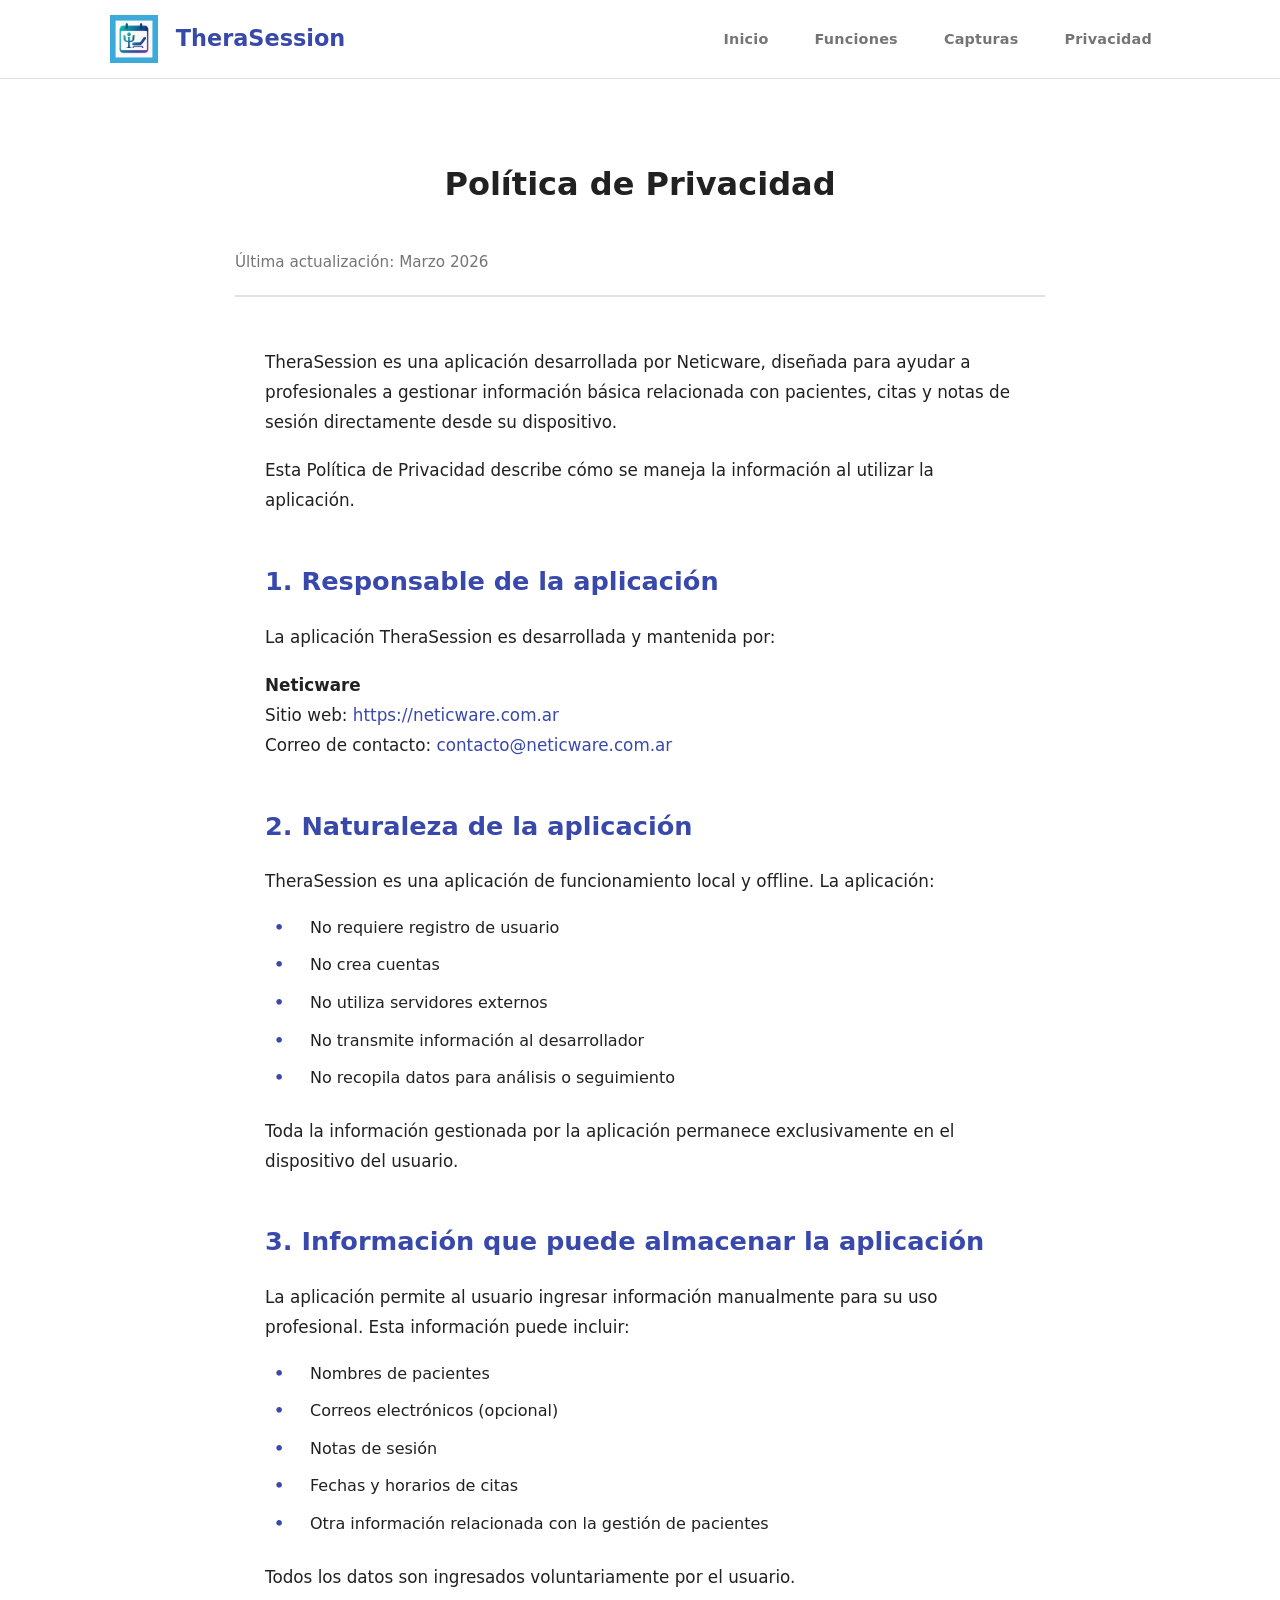
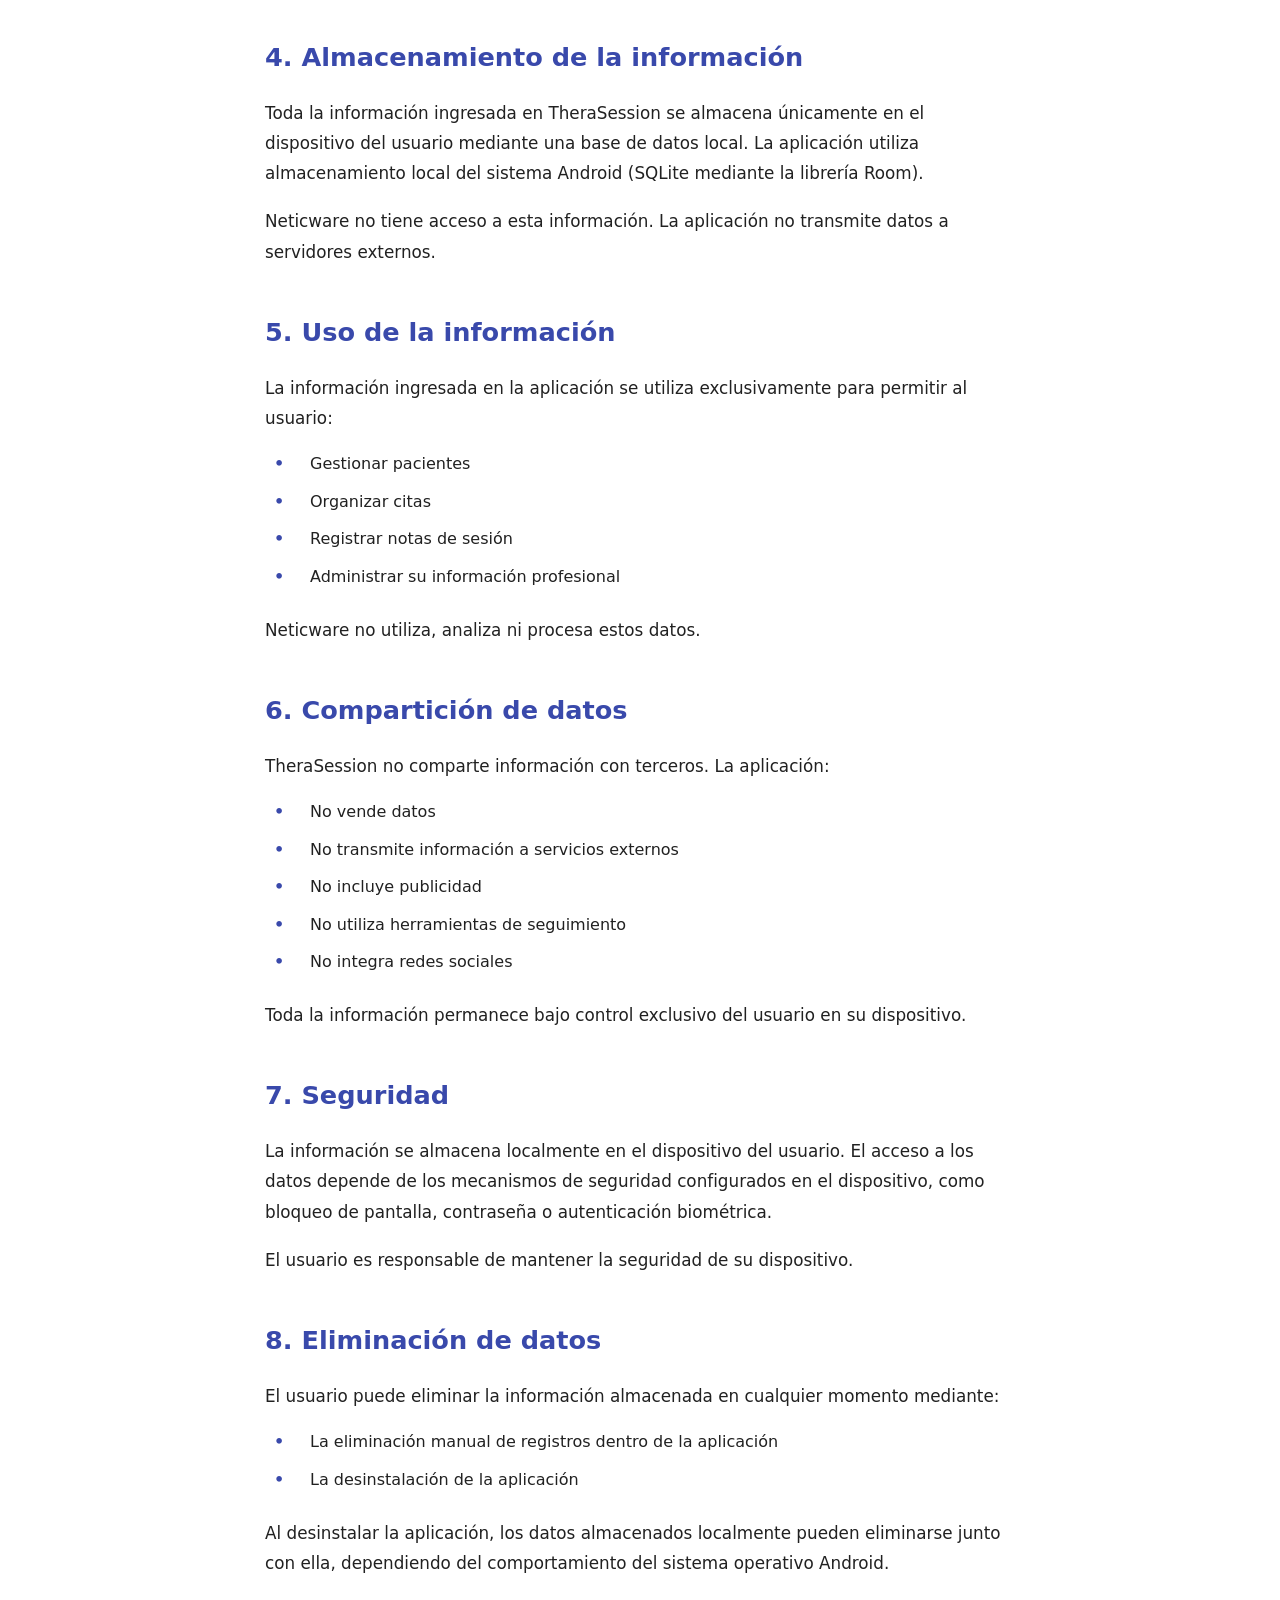
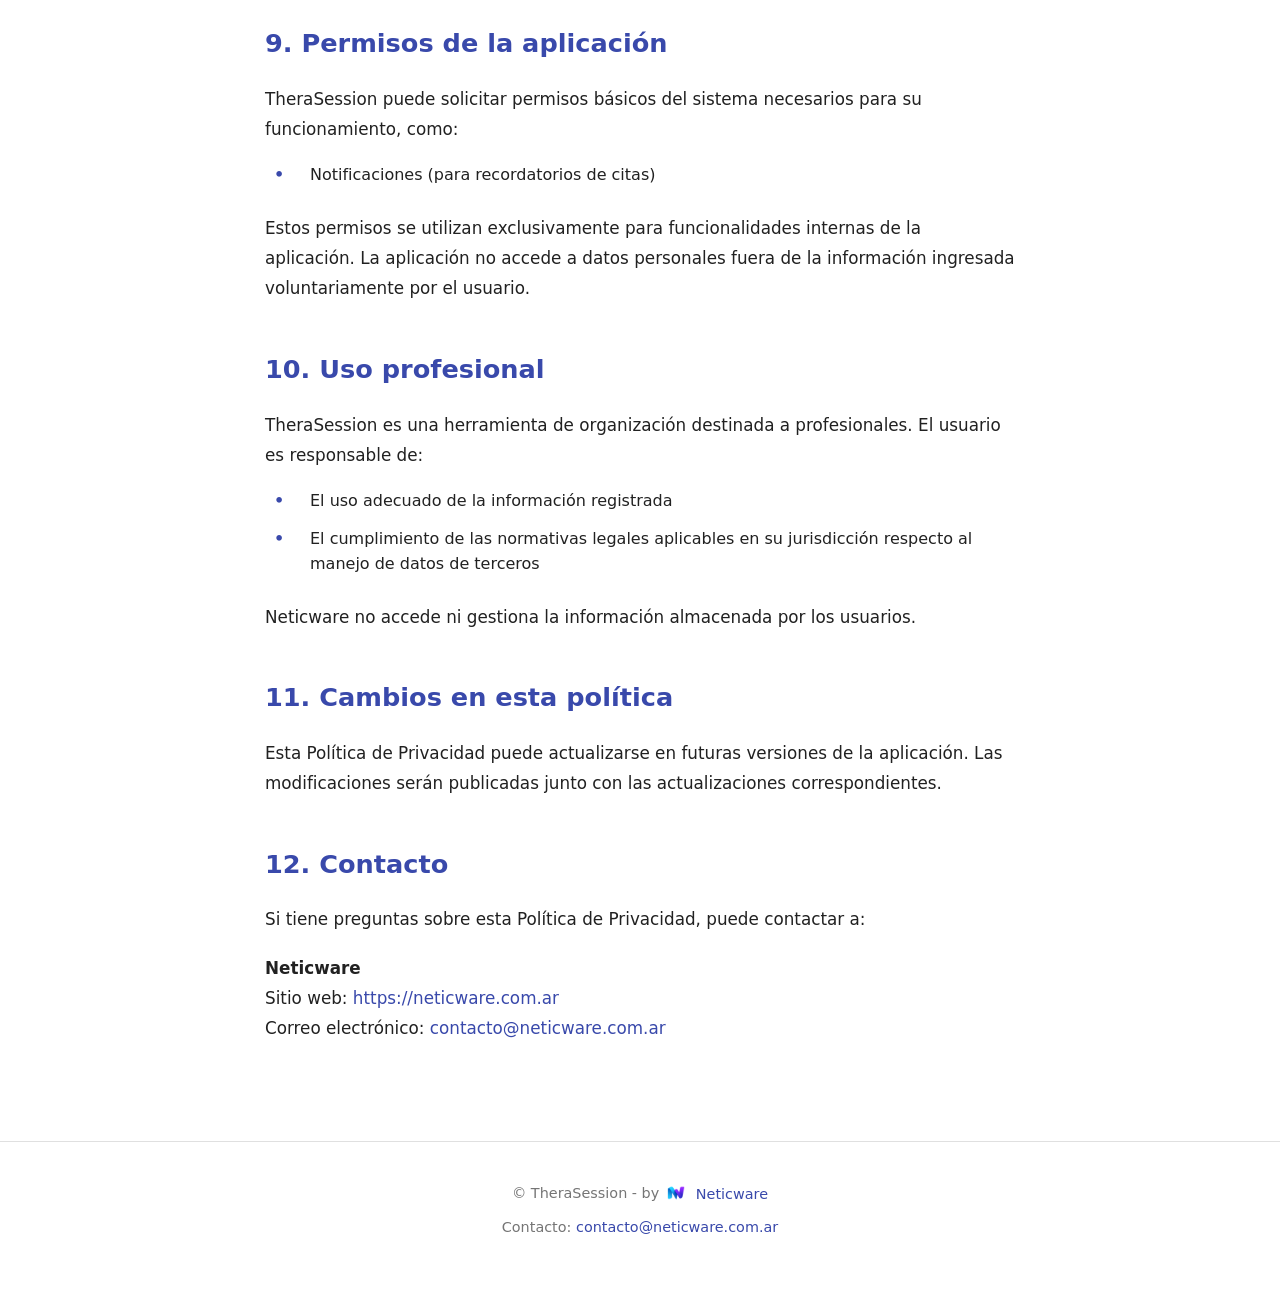
==== privacy.html @ f616e4af "Initial commit - landing TheraSession" ====
<!DOCTYPE html>
<html lang="es">
<head>
    <meta charset="UTF-8">
    <meta name="viewport" content="width=device-width, initial-scale=1.0">
    <title>Política de Privacidad | TheraSession</title>
    <link rel="icon" type="image/png" href="assets/images/ic_launcher-playstore.png">
    <link rel="stylesheet" href="assets/css/normalize.css">
    <link rel="stylesheet" href="assets/css/styles.css">
    <style>
        .privacy-page {
            padding: 80px 0;
            background-color: var(--color-surface);
        }
        .privacy-container {
            max-width: 850px;
            margin: 0 auto;
            padding: 0 20px;
        }
        .privacy-header {
            margin-bottom: 50px;
            text-align: left; /* Alineado a la izquierda */
            border-bottom: 2px solid var(--color-border);
            padding-bottom: 20px;
        }
        .privacy-content {
            text-align: left; /* Aseguramos alineación a la izquierda */
        }
        .privacy-content h2 {
            color: var(--color-primary);
            margin-top: 45px;
            margin-bottom: 20px;
            font-size: 1.6rem;
            font-weight: 700;
        }
        .privacy-content p {
            margin-bottom: 18px;
            color: var(--color-text-primary);
            line-height: 1.8;
            font-size: 1.05rem;
        }
        .privacy-content ul {
            margin-bottom: 25px;
            padding-left: 25px;
            list-style-type: none; /* Quitamos el estilo por defecto */
        }
        .privacy-content li {
            margin-bottom: 12px;
            color: var(--color-text-primary);
            line-height: 1.6;
            position: relative;
            padding-left: 20px;
        }
        /* Añadimos un punto personalizado para mayor control visual */
        .privacy-content li::before {
            content: "•";
            color: var(--color-primary);
            font-weight: bold;
            display: inline-block; 
            width: 1em;
            margin-left: -1em;
            position: absolute;
            left: 0;
        }
        .last-update {
            color: var(--color-text-secondary);
            font-size: 0.95rem;
            margin-top: 10px;
        }
    </style>
</head>
<body>

    <header class="header">
        <div class="container header-container">
            <div class="logo">
                <a href="index.html#inicio">
                    <img src="assets/images/ic_launcher-playstore.png" alt="Logo TheraSession" style="height: 48px; display: inline-block; vertical-align: middle; margin-right: 10px;">
                    TheraSession
                </a>
            </div>
            <nav class="nav">
                <ul class="nav-list">
                    <li><a href="index.html#inicio">Inicio</a></li>
                    <li><a href="index.html#funciones">Funciones</a></li>
                    <li><a href="index.html#capturas">Capturas</a></li>
                    <li><a href="privacy.html">Privacidad</a></li>
                </ul>
            </nav>
        </div>
    </header>

    <main class="privacy-page">
        <div class="container privacy-container">
            <div class="privacy-header">
                <h1 class="section-title">Política de Privacidad</h1>
                <p class="last-update">Última actualización: Marzo 2026</p>
            </div>

            <div class="privacy-content">
                <p>TheraSession es una aplicación desarrollada por Neticware, diseñada para ayudar a profesionales a gestionar información básica relacionada con pacientes, citas y notas de sesión directamente desde su dispositivo.</p>
                <p>Esta Política de Privacidad describe cómo se maneja la información al utilizar la aplicación.</p>

                <h2>1. Responsable de la aplicación</h2>
                <p>La aplicación TheraSession es desarrollada y mantenida por:</p>
                <p><strong>Neticware</strong><br>
                Sitio web: <a href="https://neticware.com.ar" target="_blank" style="color: var(--color-primary);">https://neticware.com.ar</a><br>
                Correo de contacto: <a href="mailto:contacto@neticware.com.ar" style="color: var(--color-primary);">contacto@neticware.com.ar</a></p>

                <h2>2. Naturaleza de la aplicación</h2>
                <p>TheraSession es una aplicación de funcionamiento local y offline. La aplicación:</p>
                <ul>
                    <li>No requiere registro de usuario</li>
                    <li>No crea cuentas</li>
                    <li>No utiliza servidores externos</li>
                    <li>No transmite información al desarrollador</li>
                    <li>No recopila datos para análisis o seguimiento</li>
                </ul>
                <p>Toda la información gestionada por la aplicación permanece exclusivamente en el dispositivo del usuario.</p>

                <h2>3. Información que puede almacenar la aplicación</h2>
                <p>La aplicación permite al usuario ingresar información manualmente para su uso profesional. Esta información puede incluir:</p>
                <ul>
                    <li>Nombres de pacientes</li>
                    <li>Correos electrónicos (opcional)</li>
                    <li>Notas de sesión</li>
                    <li>Fechas y horarios de citas</li>
                    <li>Otra información relacionada con la gestión de pacientes</li>
                </ul>
                <p>Todos los datos son ingresados voluntariamente por el usuario.</p>

                <h2>4. Almacenamiento de la información</h2>
                <p>Toda la información ingresada en TheraSession se almacena únicamente en el dispositivo del usuario mediante una base de datos local. La aplicación utiliza almacenamiento local del sistema Android (SQLite mediante la librería Room).</p>
                <p>Neticware no tiene acceso a esta información. La aplicación no transmite datos a servidores externos.</p>

                <h2>5. Uso de la información</h2>
                <p>La información ingresada en la aplicación se utiliza exclusivamente para permitir al usuario:</p>
                <ul>
                    <li>Gestionar pacientes</li>
                    <li>Organizar citas</li>
                    <li>Registrar notas de sesión</li>
                    <li>Administrar su información profesional</li>
                </ul>
                <p>Neticware no utiliza, analiza ni procesa estos datos.</p>

                <h2>6. Compartición de datos</h2>
                <p>TheraSession no comparte información con terceros. La aplicación:</p>
                <ul>
                    <li>No vende datos</li>
                    <li>No transmite información a servicios externos</li>
                    <li>No incluye publicidad</li>
                    <li>No utiliza herramientas de seguimiento</li>
                    <li>No integra redes sociales</li>
                </ul>
                <p>Toda la información permanece bajo control exclusivo del usuario en su dispositivo.</p>

                <h2>7. Seguridad</h2>
                <p>La información se almacena localmente en el dispositivo del usuario. El acceso a los datos depende de los mecanismos de seguridad configurados en el dispositivo, como bloqueo de pantalla, contraseña o autenticación biométrica.</p>
                <p>El usuario es responsable de mantener la seguridad de su dispositivo.</p>

                <h2>8. Eliminación de datos</h2>
                <p>El usuario puede eliminar la información almacenada en cualquier momento mediante:</p>
                <ul>
                    <li>La eliminación manual de registros dentro de la aplicación</li>
                    <li>La desinstalación de la aplicación</li>
                </ul>
                <p>Al desinstalar la aplicación, los datos almacenados localmente pueden eliminarse junto con ella, dependiendo del comportamiento del sistema operativo Android.</p>

                <h2>9. Permisos de la aplicación</h2>
                <p>TheraSession puede solicitar permisos básicos del sistema necesarios para su funcionamiento, como:</p>
                <ul>
                    <li>Notificaciones (para recordatorios de citas)</li>
                </ul>
                <p>Estos permisos se utilizan exclusivamente para funcionalidades internas de la aplicación. La aplicación no accede a datos personales fuera de la información ingresada voluntariamente por el usuario.</p>

                <h2>10. Uso profesional</h2>
                <p>TheraSession es una herramienta de organización destinada a profesionales. El usuario es responsable de:</p>
                <ul>
                    <li>El uso adecuado de la información registrada</li>
                    <li>El cumplimiento de las normativas legales aplicables en su jurisdicción respecto al manejo de datos de terceros</li>
                </ul>
                <p>Neticware no accede ni gestiona la información almacenada por los usuarios.</p>

                <h2>11. Cambios en esta política</h2>
                <p>Esta Política de Privacidad puede actualizarse en futuras versiones de la aplicación. Las modificaciones serán publicadas junto con las actualizaciones correspondientes.</p>

                <h2>12. Contacto</h2>
                <p>Si tiene preguntas sobre esta Política de Privacidad, puede contactar a:</p>
                <p><strong>Neticware</strong><br>
                Sitio web: <a href="https://neticware.com.ar" target="_blank" style="color: var(--color-primary);">https://neticware.com.ar</a><br>
                Correo electrónico: <a href="mailto:contacto@neticware.com.ar" style="color: var(--color-primary);">contacto@neticware.com.ar</a></p>
            </div>
        </div>
    </main>

    <footer class="footer">
        <div class="container footer-container">
            <p>&copy; TheraSession - by 
                <a href="https://neticware.com.ar" target="_blank" style="display: inline-flex; align-items: center; gap: 8px; vertical-align: middle;">
                    <img src="assets/images/ic_nw_sinFondo.png" alt="Logo Neticware" class="rotating-logo" style="height: 24px; width: auto;">
                    Neticware
                </a>
            </p>
            <p>Contacto: <a href="mailto:contacto@neticware.com.ar">contacto@neticware.com.ar</a></p>
        </div>
    </footer>

    <script src="assets/js/main.js"></script>
</body>
</html>
---- assets/css/styles.css ----
/* 
   TheraSession Styles
   Design: Minimalist, Professional, Calm (Material Design 3 inspired)
*/

:root {
  --color-primary: #3949AB;
  --color-primary-dark: #2F3E7A;
  --color-secondary: #5C6BC0;
  --color-background: #F5F5F5;
  --color-surface: #FFFFFF;
  --color-text-primary: #212121;
  --color-text-secondary: #757575;
  --color-border: #E0E0E0;
  
  --transition: all 0.3s ease;
}

/* Base Reset */
*, *::before, *::after {
  box-sizing: border-box;
}

body, h1, h2, h3, p, ul, li {
  margin: 0;
  padding: 0;
}

body {
  font-family: system-ui, -apple-system, BlinkMacSystemFont, 'Segoe UI', Roboto, Oxygen, Ubuntu, Cantarell, 'Open Sans', 'Helvetica Neue', sans-serif;
  background-color: var(--color-background);
  color: var(--color-text-primary);
  line-height: 1.6;
  overflow-x: hidden;
}

img {
  max-width: 100%;
  height: auto;
  display: block;
}

a {
  text-decoration: none;
  color: inherit;
  transition: var(--transition);
}

ul {
  list-style: none;
}

/* Layout */
.container {
  max-width: 1100px;
  margin: 0 auto;
  padding: 0 20px;
}

.section {
  padding: 60px 0;
}

.section--light {
  background-color: var(--color-surface);
}

.section--dark {
  background-color: var(--color-primary);
  color: var(--color-surface);
}

.section-title {
  text-align: center;
  margin-bottom: 40px;
  font-size: 28px;
  font-weight: 700;
}

/* Header & Nav */
.header {
  background-color: var(--color-surface);
  border-bottom: 1px solid var(--color-border);
  padding: 15px 0;
  position: sticky;
  top: 0;
  z-index: 1000;
}

.header-container {
  display: flex;
  justify-content: space-between;
  align-items: center;
}

.logo a {
  font-weight: 700;
  font-size: 1.4rem;
  color: var(--color-primary);
}

.nav-list {
  display: flex;
  gap: 10px;
}

.nav-list a {
  color: var(--color-text-secondary);
  font-size: 0.9rem;
  font-weight: 600;
  padding: 10px 18px;
  border-radius: 50px;
  transition: all 0.3s cubic-bezier(0.4, 0, 0.2, 1);
  letter-spacing: 0.2px;
}

.nav-list a:hover {
  color: var(--color-primary);
  background-color: rgba(57, 73, 171, 0.08);
}

/* Hero Section Modernizado */
.hero {
  background: linear-gradient(135deg, #283593 0%, #3949AB 40%, #5C6BC0 70%, #7E57C2 100%);
  color: var(--color-surface);
  padding: 100px 0 80px;
  text-align: center;
  position: relative;
  overflow: hidden;
}

.hero-container {
  display: flex;
  flex-direction: column;
  align-items: center;
  gap: 40px;
}

.hero-content {
  max-width: 600px;
}

.hero-title {
  font-size: 1.1rem;
  text-transform: uppercase;
  letter-spacing: 3px;
  margin-bottom: 15px;
  opacity: 0.9;
  font-weight: 700;
  color: #c5cae9;
}

.hero-subtitle {
  font-size: 32px;
  font-weight: 800;
  line-height: 1.1;
  margin-bottom: 20px;
}

.hero-description {
  font-size: 1.15rem;
  margin-bottom: 35px;
  opacity: 0.85;
  line-height: 1.6;
}

.hero-image {
  width: 100%;
  max-width: 450px;
  position: relative;
}

.hero-image img {
  border-radius: 20px; /* Reducido para adaptarse mejor a mockups externos */
  box-shadow: 0 20px 50px rgba(0,0,0,0.3);
  border: none; /* Eliminamos el borde blanco grueso para que la imagen respire */
  transition: transform 0.5s ease;
  width: 100%;
  display: block;
}

.hero-image:hover img {
  transform: translateY(-10px);
}

/* Responsive Hero */
@media (min-width: 768px) {
  .hero {
    padding: 140px 0;
    text-align: left;
  }

  .hero-container {
    flex-direction: row;
    justify-content: space-between;
    align-items: center;
    gap: 80px; /* Aumentamos el espacio para mayor claridad */
  }

  .hero-content {
    flex: 1.1; /* Damos un poco más de peso al texto */
    max-width: 600px;
  }

  .hero-image {
    flex: 0.9; /* La imagen acompaña de forma elegante */
    max-width: 420px;
    display: flex;
    justify-content: flex-end; /* Alineamos la imagen a la derecha del contenedor */
  }

  .hero-title {
    font-size: 1.1rem;
    margin-bottom: 15px;
  }

  .hero-subtitle {
    font-size: 48px; /* Ajustado para mejor balance */
    margin-bottom: 25px;
    line-height: 1.1;
  }

  .hero-description {
    font-size: 1.3rem;
    max-width: 480px; /* Evitamos líneas muy largas */
    margin-bottom: 40px;
  }
}

@media (min-width: 1024px) {
  .hero-subtitle {
    font-size: 64px;
  }
  
  .hero-image {
    max-width: 480px;
  }
}

/* Buttons */
.btn {
  display: inline-block;
  padding: 14px 28px;
  border-radius: 8px;
  font-weight: 600;
  cursor: pointer;
  border: none;
  font-size: 1rem;
}

.btn-primary {
  background-color: var(--color-surface);
  color: var(--color-primary);
  animation: pulse-glow 4s infinite ease-in-out;
  border: 2px solid rgba(47, 62, 122, 0.15);
  box-shadow: 0 0 0 0 rgba(255, 255, 255, 0.3);
}

@keyframes pulse-glow {
  0% {
    transform: scale(1);
    box-shadow: 0 0 0 0 rgba(255, 255, 255, 0.3), 0 4px 15px rgba(0,0,0,0.1);
    border-color: rgba(47, 62, 122, 0.15);
  }
  50% {
    transform: scale(1.03);
    box-shadow: 0 0 0 12px rgba(255, 255, 255, 0), 0 10px 25px rgba(0,0,0,0.15);
    border-color: rgba(47, 62, 122, 0.4);
  }
  100% {
    transform: scale(1);
    box-shadow: 0 0 0 0 rgba(255, 255, 255, 0), 0 4px 15px rgba(0,0,0,0.1);
    border-color: rgba(47, 62, 122, 0.15);
  }
}

.btn-primary:hover {
  background-color: #f0f0f0;
  transform: translateY(-2px);
  animation-play-state: paused; /* Pausa la animación al interactuar */
}

.btn-secondary {
  background-color: var(--color-primary);
  color: var(--color-surface);
}

.btn-secondary:hover {
  background-color: var(--color-primary-dark);
  transform: translateY(-2px);
}

/* Features */
.features-grid {
  display: grid;
  gap: 24px;
  grid-template-columns: 1fr;
}

.feature-item {
  background: #ffffff;
  padding: 50px 30px 40px;
  border-radius: 32px;
  border: 1px solid rgba(57, 73, 171, 0.08);
  text-align: center;
  transition: all 0.5s cubic-bezier(0.165, 0.84, 0.44, 1);
  box-shadow: 
    0 10px 30px rgba(0, 0, 0, 0.02),
    0 30px 60px rgba(57, 73, 171, 0.04);
  display: flex;
  flex-direction: column;
  height: 100%;
  position: relative;
  overflow: hidden;
}

/* Línea de acento superior */
.feature-item::before {
  content: '';
  position: absolute;
  top: 0;
  left: 0;
  width: 100%;
  height: 6px;
  background: linear-gradient(90deg, var(--color-primary), var(--color-secondary));
  opacity: 0.8;
}

.feature-item:hover {
  transform: translateY(-12px);
  box-shadow: 
    0 20px 40px rgba(0, 0, 0, 0.04),
    0 40px 80px rgba(57, 73, 171, 0.12);
  border-color: rgba(57, 73, 171, 0.2);
}

.feature-icon {
  width: 100%;
  margin: 0 auto 35px;
  display: flex;
  align-items: center;
  justify-content: center;
  position: relative;
  z-index: 1;
}

/* Resplandor difuminado detrás del icono */
.feature-icon::after {
  content: '';
  position: absolute;
  top: 50%;
  left: 50%;
  transform: translate(-50%, -50%);
  width: 180px;
  height: 180px;
  background: radial-gradient(circle, rgba(57, 73, 171, 0.08) 0%, transparent 70%);
  z-index: -1;
  border-radius: 50%;
}

.feature-item:hover .feature-icon::after {
  background: radial-gradient(circle, rgba(57, 73, 171, 0.15) 0%, transparent 70%);
  transform: translate(-50%, -50%) scale(1.2);
  transition: all 0.5s ease;
}

.feature-icon img {
  width: 130px;
  height: 130px;
  object-fit: contain;
  filter: drop-shadow(0 10px 15px rgba(0,0,0,0.08));
}

.feature-title {
  margin-bottom: 15px;
  font-size: 1.4rem;
  font-weight: 700;
  color: var(--color-primary);
}

.feature-text {
  color: var(--color-text-secondary);
  font-size: 1rem;
  line-height: 1.6;
}

/* Screenshots */
.screenshots-grid {
  display: grid;
  gap: 20px;
  grid-template-columns: 1fr;
}

.screenshot-item img {
  width: 100%;
  border-radius: 12px;
  border: 1px solid var(--color-border);
}

/* Privacy */
.privacy-content {
  max-width: 750px;
  margin: 0 auto;
  text-align: center;
}

.privacy-content p {
  margin-bottom: 20px;
  font-size: 1.1rem;
}

/* CTA Final Modernizado */
.cta-final {
  background: radial-gradient(circle at center, var(--color-primary-dark) 0%, #1a237e 100%);
  color: var(--color-surface);
  text-align: center;
  padding: 100px 0;
  position: relative;
  overflow: hidden;
}

.cta-title {
  margin-bottom: 45px;
  font-size: 38px;
  font-weight: 800;
  text-transform: uppercase;
  letter-spacing: -0.5px;
  background: linear-gradient(90deg, #ffffff, #8c9eff, #ffffff);
  background-size: 200% auto;
  -webkit-background-clip: text;
  -webkit-text-fill-color: transparent;
  animation: shine 1.2s linear infinite, soft-pulse 2s infinite ease-in-out;
  display: inline-block;
}

@keyframes shine {
  to {
    background-position: 200% center;
  }
}

@keyframes soft-pulse {
  0%, 100% { transform: scale(1); filter: brightness(1); }
  50% { transform: scale(1.05); filter: brightness(1.2); }
}

/* Efecto de luz de fondo para el CTA */
.cta-final::after {
  content: '';
  position: absolute;
  top: 50%;
  left: 50%;
  width: 400px;
  height: 400px;
  background: radial-gradient(circle, rgba(92, 107, 192, 0.2) 0%, transparent 70%);
  transform: translate(-50%, -50%);
  pointer-events: none;
  animation: rotate-glow 10s linear infinite;
}

@keyframes rotate-glow {
  from { transform: translate(-50%, -50%) rotate(0deg); }
  to { transform: translate(-50%, -50%) rotate(360deg); }
}

/* Footer */
.footer {
  background-color: var(--color-surface);
  padding: 40px 0;
  text-align: center;
  border-top: 1px solid var(--color-border);
  color: var(--color-text-secondary);
  font-size: 0.9rem;
}

.rotating-logo {
  animation: rotate-slow 15s linear infinite;
}

@keyframes rotate-slow {
  from { transform: rotate(0deg); }
  to { transform: rotate(360deg); }
}

.footer-container p {
  margin-bottom: 10px;
}

.footer a {
  color: var(--color-primary);
  font-weight: 500;
}

/* Responsive */

@media (min-width: 768px) {
  .section-title {
    font-size: 32px;
  }

  .features-grid {
    grid-template-columns: repeat(2, 1fr);
  }

  .screenshots-grid {
    grid-template-columns: repeat(2, 1fr);
  }

  .hero-container {
    text-align: left;
    display: flex;
    align-items: center;
    gap: 40px;
  }

  .hero-content {
    flex: 1;
  }

  .hero-image {
    flex: 1;
    margin-top: 0;
  }

  .hero-description {
    margin-left: 0;
  }
}
@media (min-width: 1024px) {
  .section {
    padding: 80px 0;
  }

  .features-grid {
    grid-template-columns: repeat(4, 1fr);
  }

  .screenshots-grid {
    grid-template-columns: repeat(4, 1fr);
  }

  .hero-title {
    font-size: 48px;
  }
  
  .cta-title {
    font-size: 32px;
  }
}
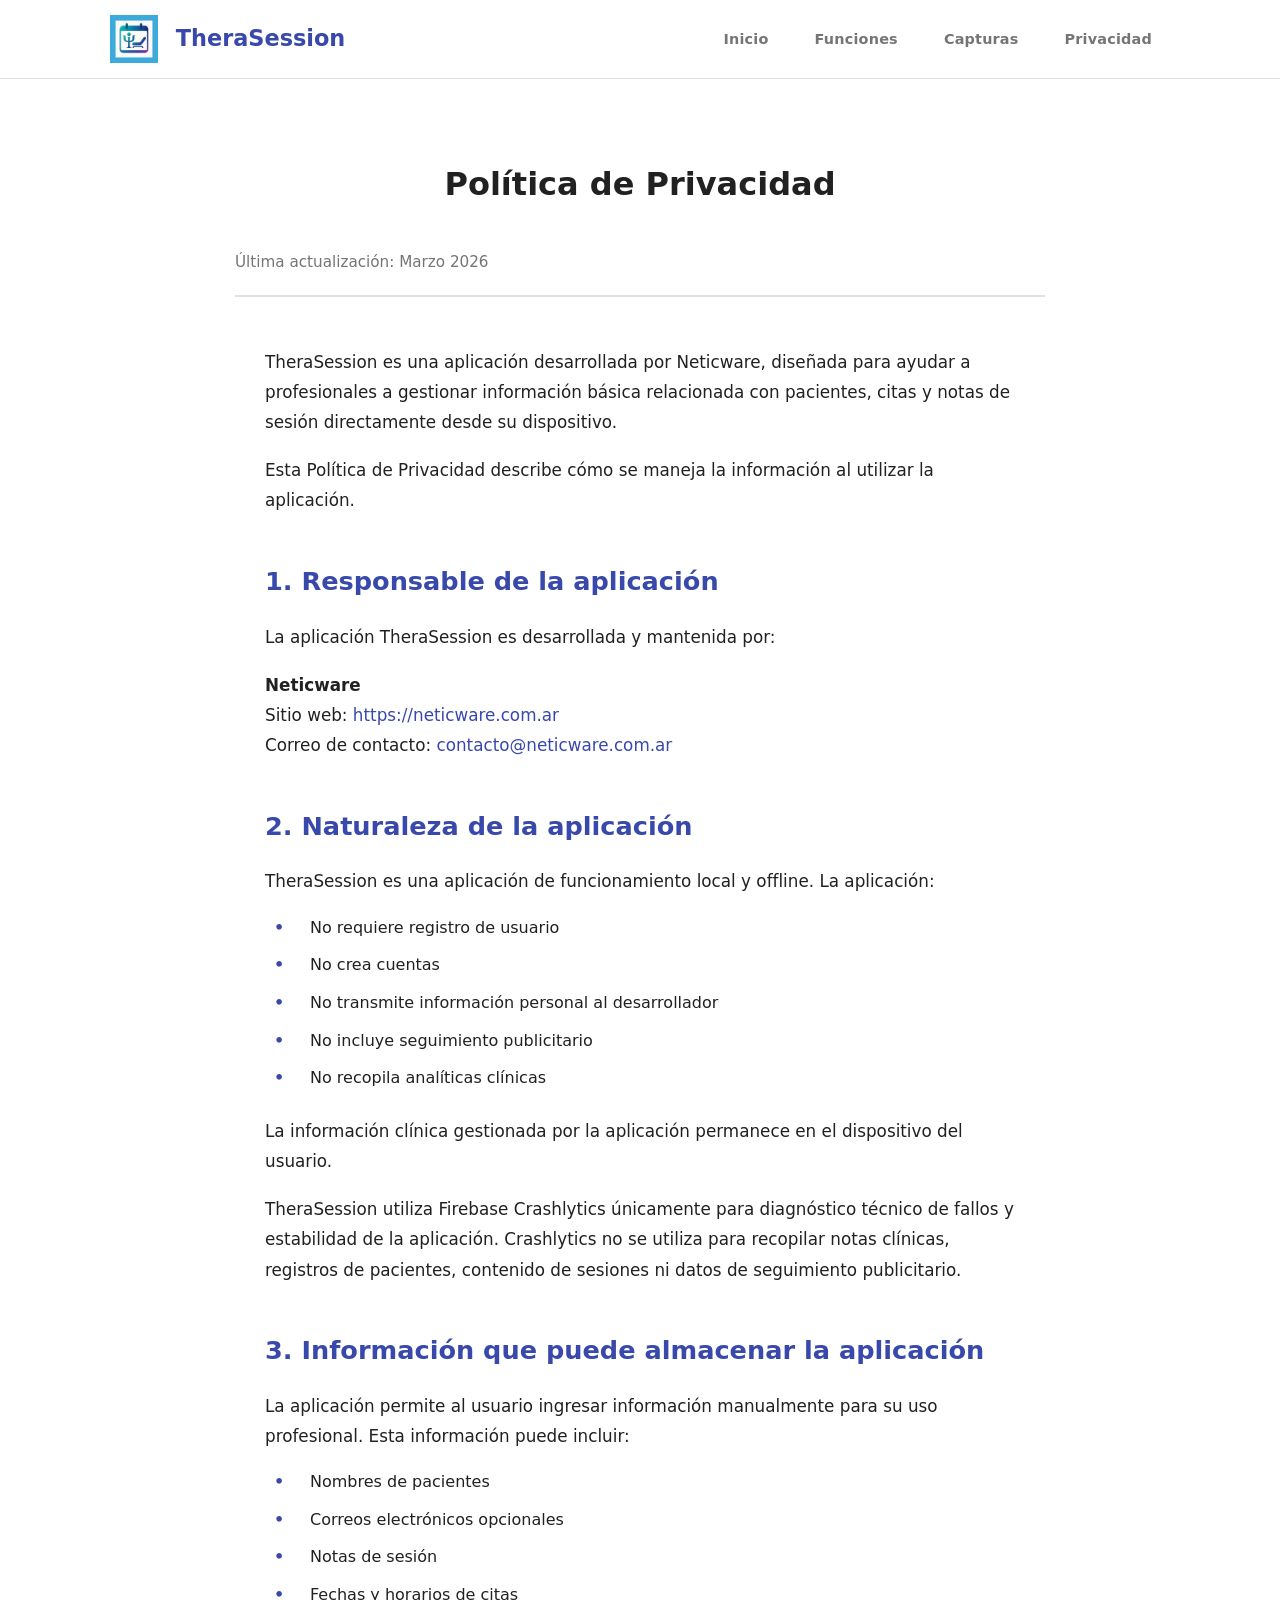
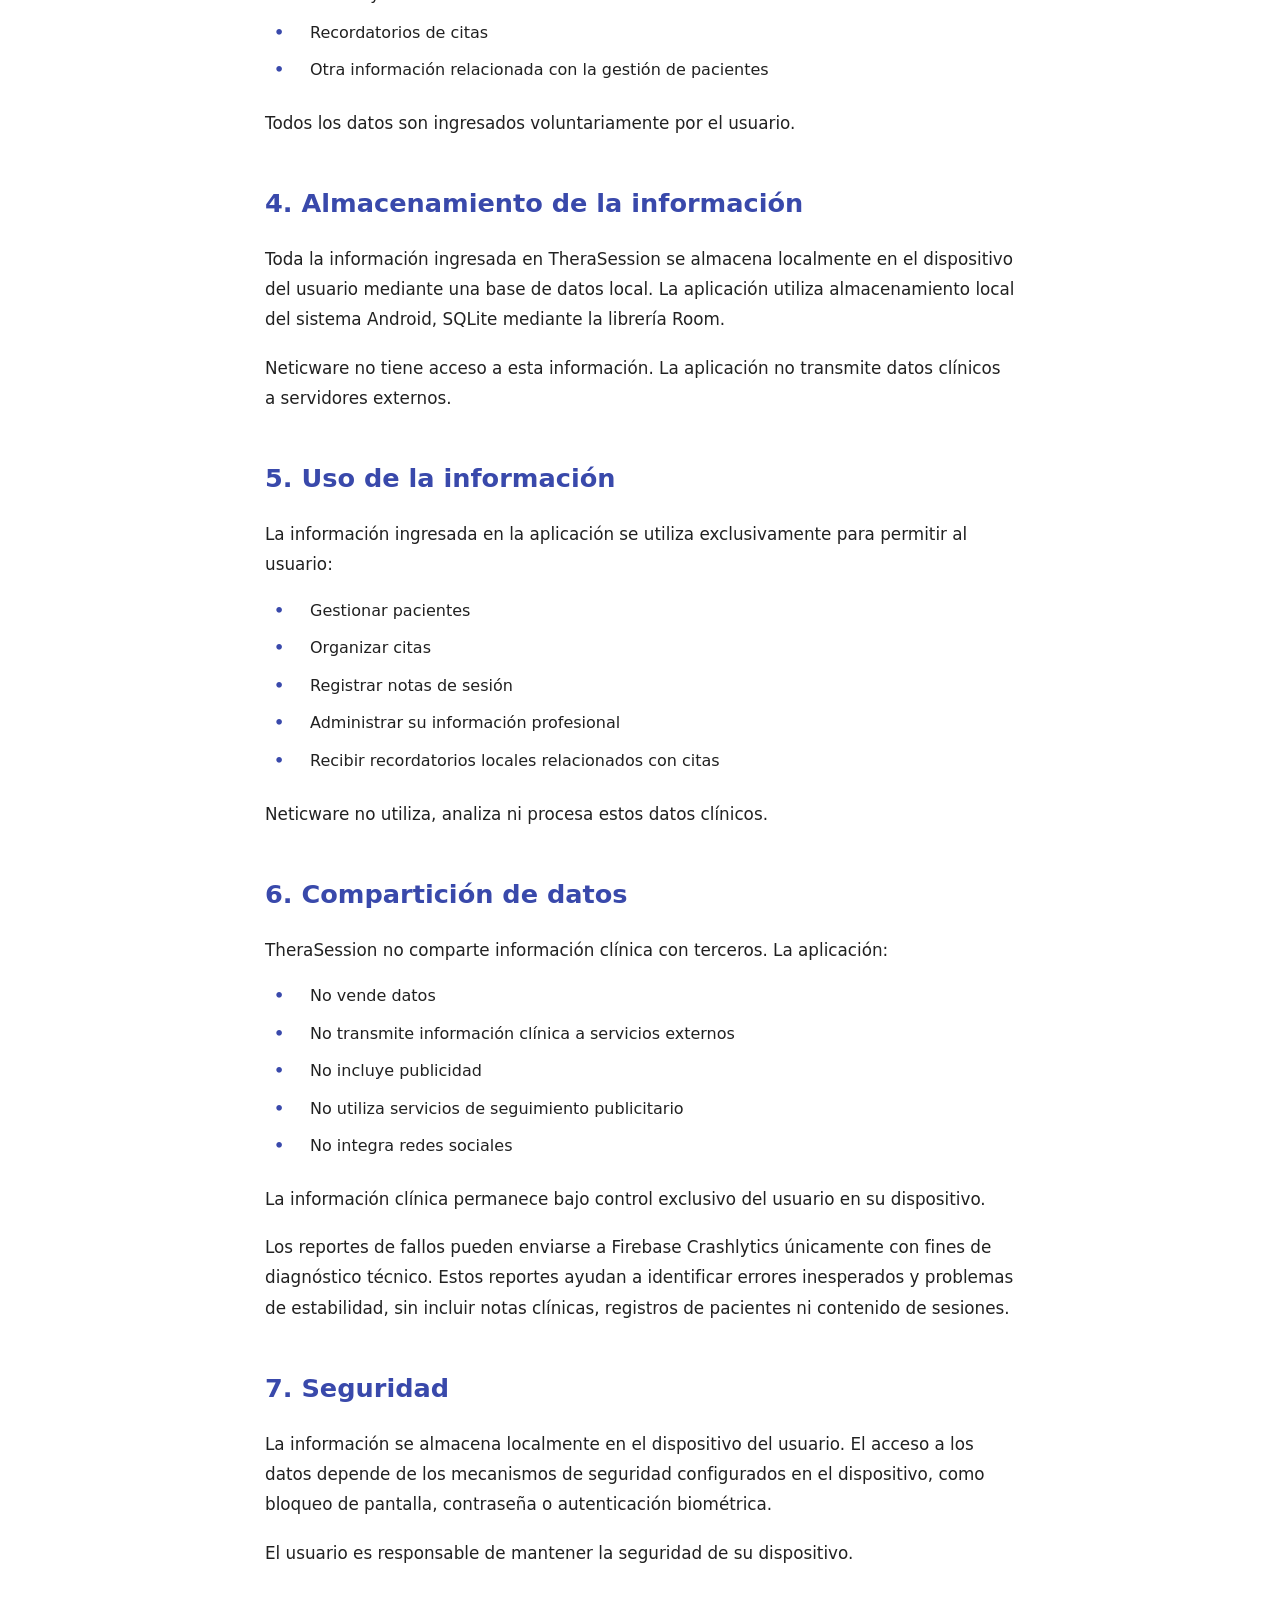
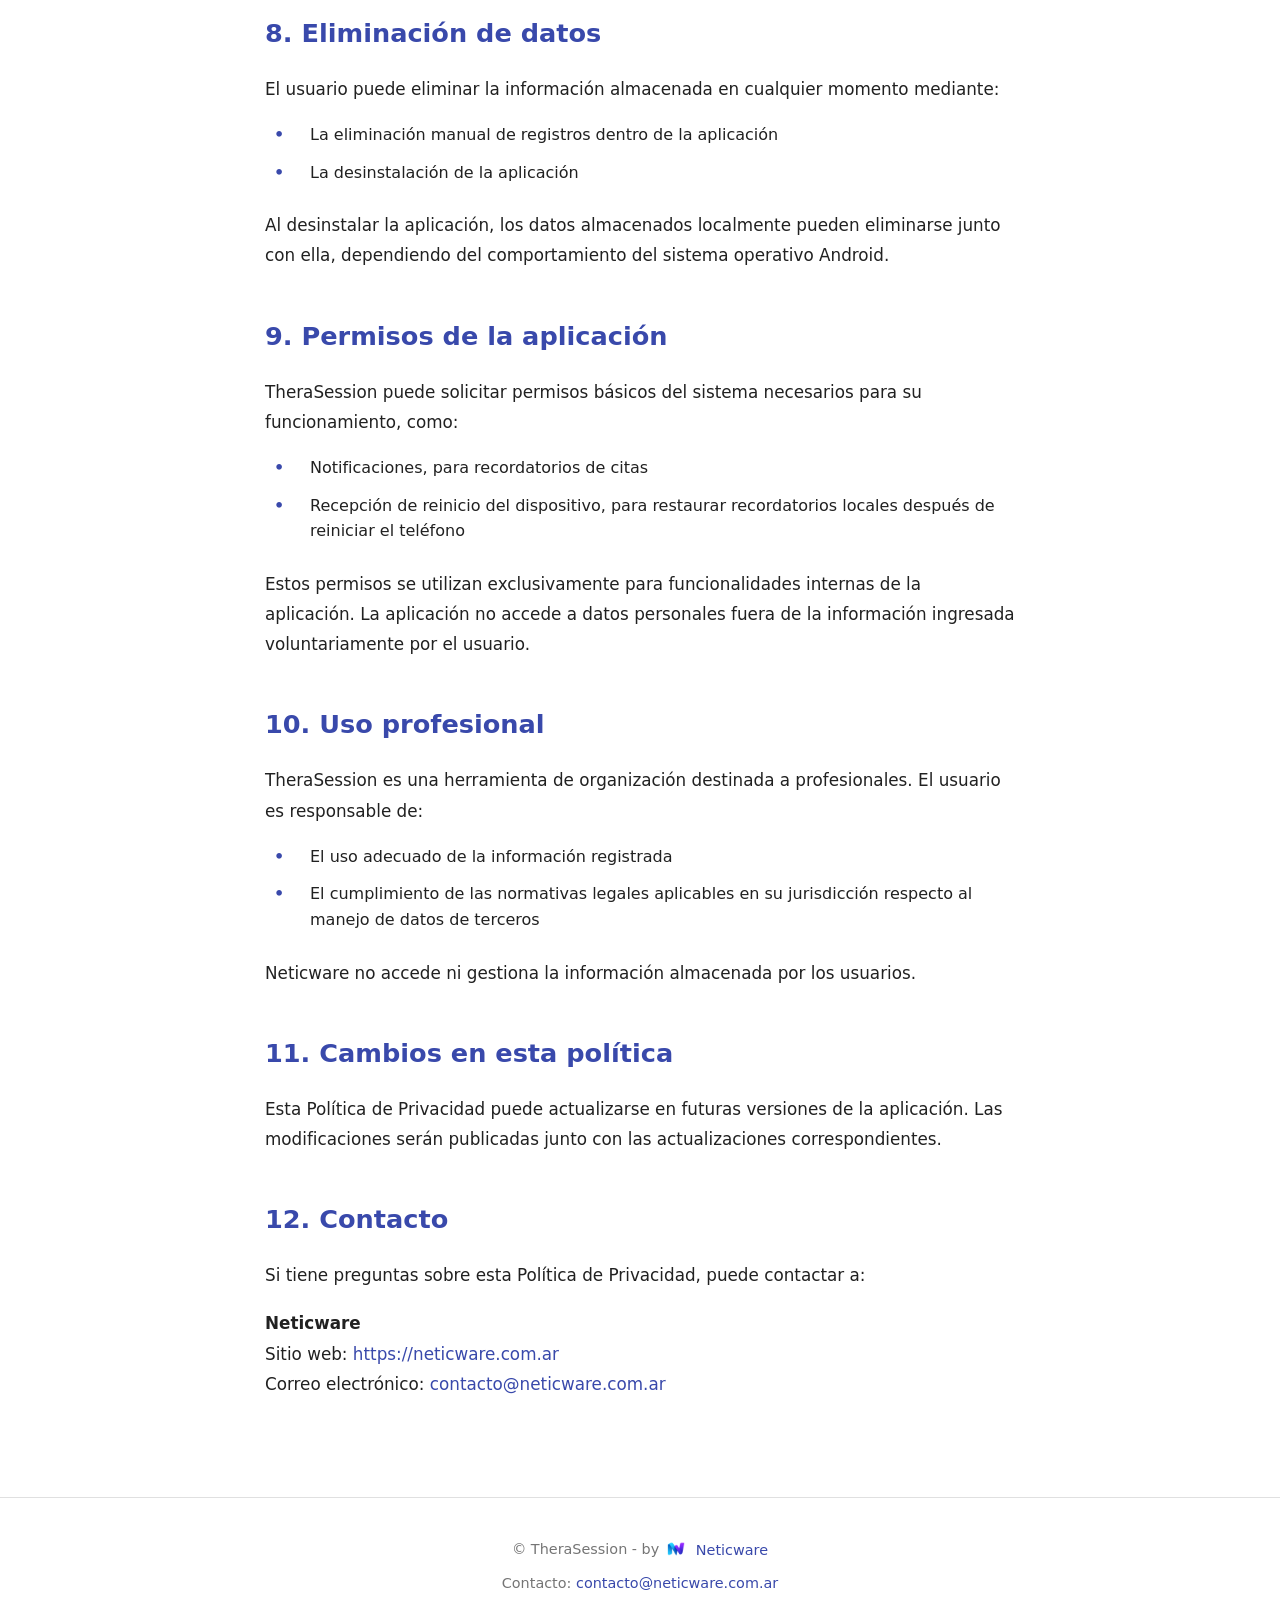
==== commit 06b95ada: "Se modificó la política de privacidad" ====
--- a/privacy.html
+++ b/privacy.html
@@ -19,12 +19,12 @@
         }
         .privacy-header {
             margin-bottom: 50px;
-            text-align: left; /* Alineado a la izquierda */
+            text-align: left;
             border-bottom: 2px solid var(--color-border);
             padding-bottom: 20px;
         }
         .privacy-content {
-            text-align: left; /* Aseguramos alineación a la izquierda */
+            text-align: left;
         }
         .privacy-content h2 {
             color: var(--color-primary);
@@ -42,7 +42,7 @@
         .privacy-content ul {
             margin-bottom: 25px;
             padding-left: 25px;
-            list-style-type: none; /* Quitamos el estilo por defecto */
+            list-style-type: none;
         }
         .privacy-content li {
             margin-bottom: 12px;
@@ -51,12 +51,11 @@
             position: relative;
             padding-left: 20px;
         }
-        /* Añadimos un punto personalizado para mayor control visual */
         .privacy-content li::before {
             content: "•";
             color: var(--color-primary);
             font-weight: bold;
-            display: inline-block; 
+            display: inline-block;
             width: 1em;
             margin-left: -1em;
             position: absolute;
@@ -112,26 +111,28 @@
                 <ul>
                     <li>No requiere registro de usuario</li>
                     <li>No crea cuentas</li>
-                    <li>No utiliza servidores externos</li>
-                    <li>No transmite información al desarrollador</li>
-                    <li>No recopila datos para análisis o seguimiento</li>
-                </ul>
-                <p>Toda la información gestionada por la aplicación permanece exclusivamente en el dispositivo del usuario.</p>
+                    <li>No transmite información personal al desarrollador</li>
+                    <li>No incluye seguimiento publicitario</li>
+                    <li>No recopila analíticas clínicas</li>
+                </ul>
+                <p>La información clínica gestionada por la aplicación permanece en el dispositivo del usuario.</p>
+                <p>TheraSession utiliza Firebase Crashlytics únicamente para diagnóstico técnico de fallos y estabilidad de la aplicación. Crashlytics no se utiliza para recopilar notas clínicas, registros de pacientes, contenido de sesiones ni datos de seguimiento publicitario.</p>
 
                 <h2>3. Información que puede almacenar la aplicación</h2>
                 <p>La aplicación permite al usuario ingresar información manualmente para su uso profesional. Esta información puede incluir:</p>
                 <ul>
                     <li>Nombres de pacientes</li>
-                    <li>Correos electrónicos (opcional)</li>
+                    <li>Correos electrónicos opcionales</li>
                     <li>Notas de sesión</li>
                     <li>Fechas y horarios de citas</li>
+                    <li>Recordatorios de citas</li>
                     <li>Otra información relacionada con la gestión de pacientes</li>
                 </ul>
                 <p>Todos los datos son ingresados voluntariamente por el usuario.</p>
 
                 <h2>4. Almacenamiento de la información</h2>
-                <p>Toda la información ingresada en TheraSession se almacena únicamente en el dispositivo del usuario mediante una base de datos local. La aplicación utiliza almacenamiento local del sistema Android (SQLite mediante la librería Room).</p>
-                <p>Neticware no tiene acceso a esta información. La aplicación no transmite datos a servidores externos.</p>
+                <p>Toda la información ingresada en TheraSession se almacena localmente en el dispositivo del usuario mediante una base de datos local. La aplicación utiliza almacenamiento local del sistema Android, SQLite mediante la librería Room.</p>
+                <p>Neticware no tiene acceso a esta información. La aplicación no transmite datos clínicos a servidores externos.</p>
 
                 <h2>5. Uso de la información</h2>
                 <p>La información ingresada en la aplicación se utiliza exclusivamente para permitir al usuario:</p>
@@ -140,19 +141,21 @@
                     <li>Organizar citas</li>
                     <li>Registrar notas de sesión</li>
                     <li>Administrar su información profesional</li>
-                </ul>
-                <p>Neticware no utiliza, analiza ni procesa estos datos.</p>
+                    <li>Recibir recordatorios locales relacionados con citas</li>
+                </ul>
+                <p>Neticware no utiliza, analiza ni procesa estos datos clínicos.</p>
 
                 <h2>6. Compartición de datos</h2>
-                <p>TheraSession no comparte información con terceros. La aplicación:</p>
+                <p>TheraSession no comparte información clínica con terceros. La aplicación:</p>
                 <ul>
                     <li>No vende datos</li>
-                    <li>No transmite información a servicios externos</li>
+                    <li>No transmite información clínica a servicios externos</li>
                     <li>No incluye publicidad</li>
-                    <li>No utiliza herramientas de seguimiento</li>
+                    <li>No utiliza servicios de seguimiento publicitario</li>
                     <li>No integra redes sociales</li>
                 </ul>
-                <p>Toda la información permanece bajo control exclusivo del usuario en su dispositivo.</p>
+                <p>La información clínica permanece bajo control exclusivo del usuario en su dispositivo.</p>
+                <p>Los reportes de fallos pueden enviarse a Firebase Crashlytics únicamente con fines de diagnóstico técnico. Estos reportes ayudan a identificar errores inesperados y problemas de estabilidad, sin incluir notas clínicas, registros de pacientes ni contenido de sesiones.</p>
 
                 <h2>7. Seguridad</h2>
                 <p>La información se almacena localmente en el dispositivo del usuario. El acceso a los datos depende de los mecanismos de seguridad configurados en el dispositivo, como bloqueo de pantalla, contraseña o autenticación biométrica.</p>
@@ -169,7 +172,8 @@
                 <h2>9. Permisos de la aplicación</h2>
                 <p>TheraSession puede solicitar permisos básicos del sistema necesarios para su funcionamiento, como:</p>
                 <ul>
-                    <li>Notificaciones (para recordatorios de citas)</li>
+                    <li>Notificaciones, para recordatorios de citas</li>
+                    <li>Recepción de reinicio del dispositivo, para restaurar recordatorios locales después de reiniciar el teléfono</li>
                 </ul>
                 <p>Estos permisos se utilizan exclusivamente para funcionalidades internas de la aplicación. La aplicación no accede a datos personales fuera de la información ingresada voluntariamente por el usuario.</p>
 
@@ -195,7 +199,7 @@
 
     <footer class="footer">
         <div class="container footer-container">
-            <p>&copy; TheraSession - by 
+            <p>&copy; TheraSession - by
                 <a href="https://neticware.com.ar" target="_blank" style="display: inline-flex; align-items: center; gap: 8px; vertical-align: middle;">
                     <img src="assets/images/ic_nw_sinFondo.png" alt="Logo Neticware" class="rotating-logo" style="height: 24px; width: auto;">
                     Neticware
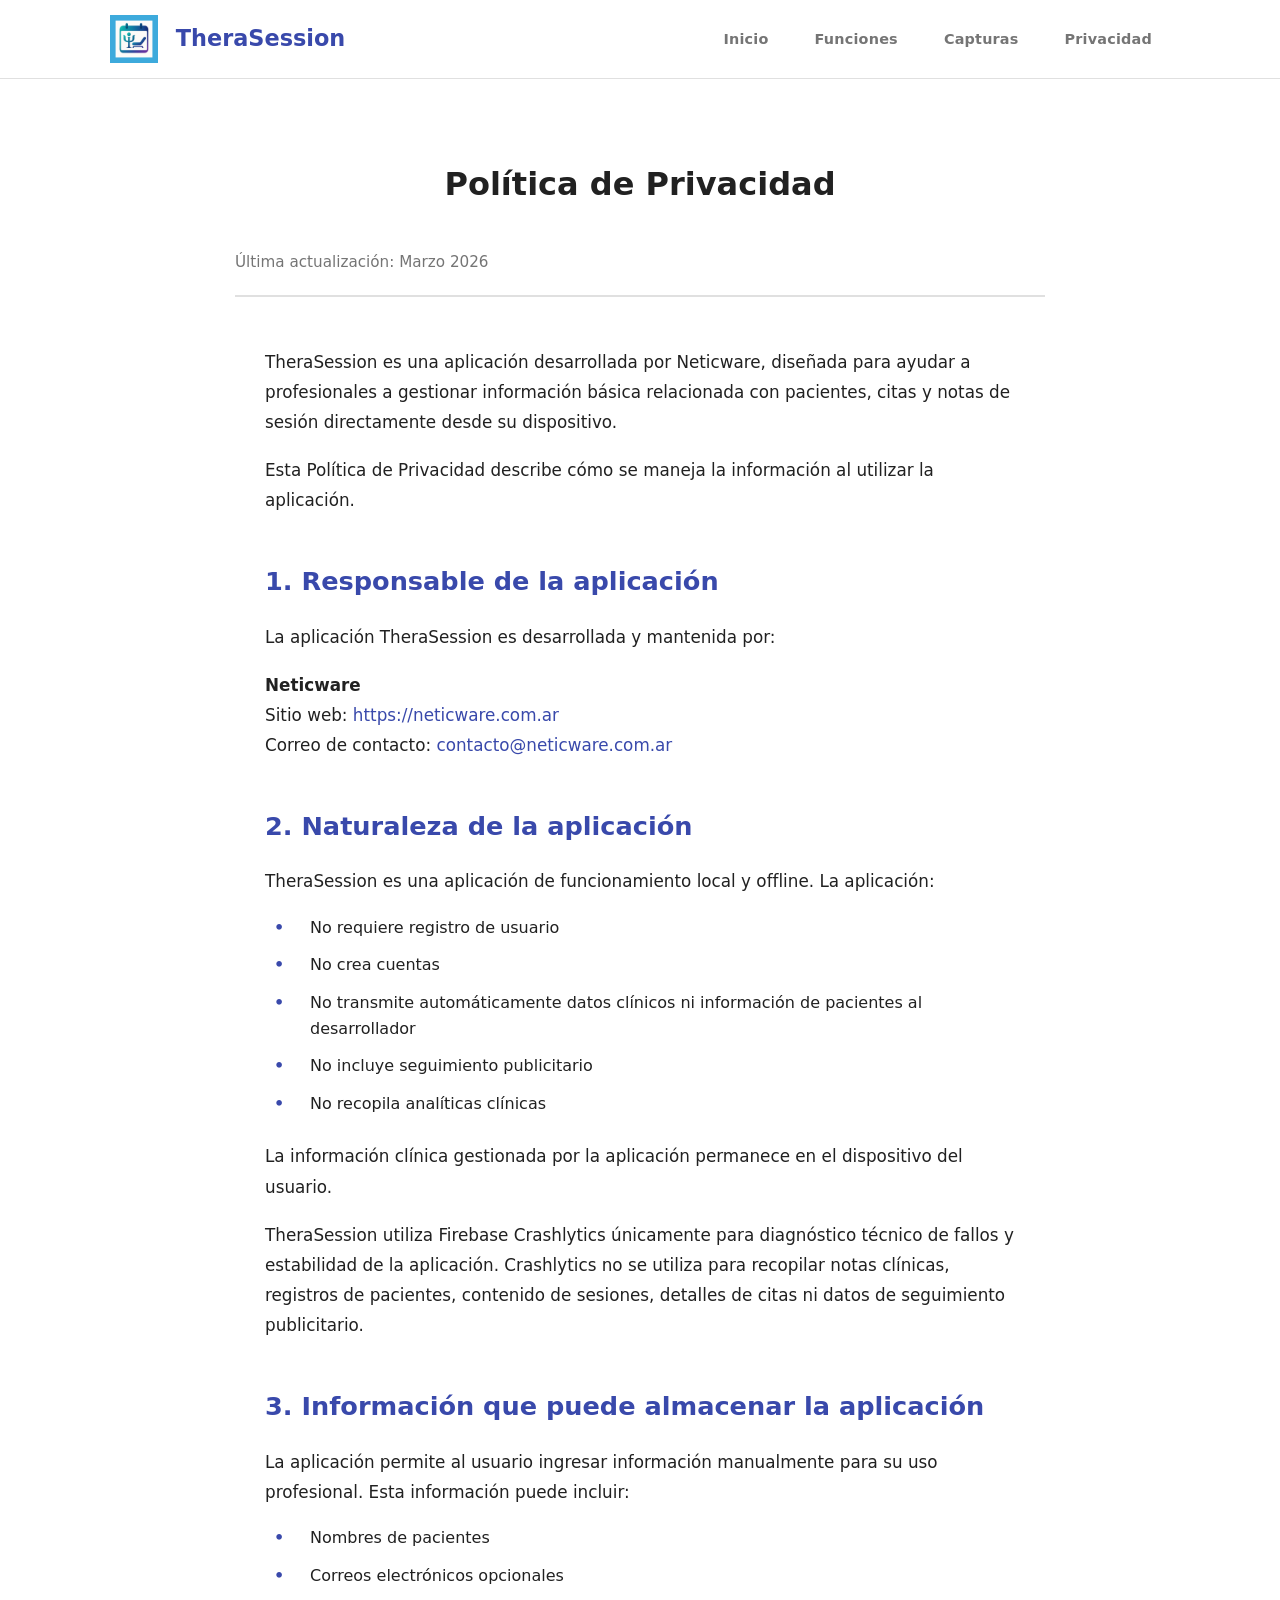
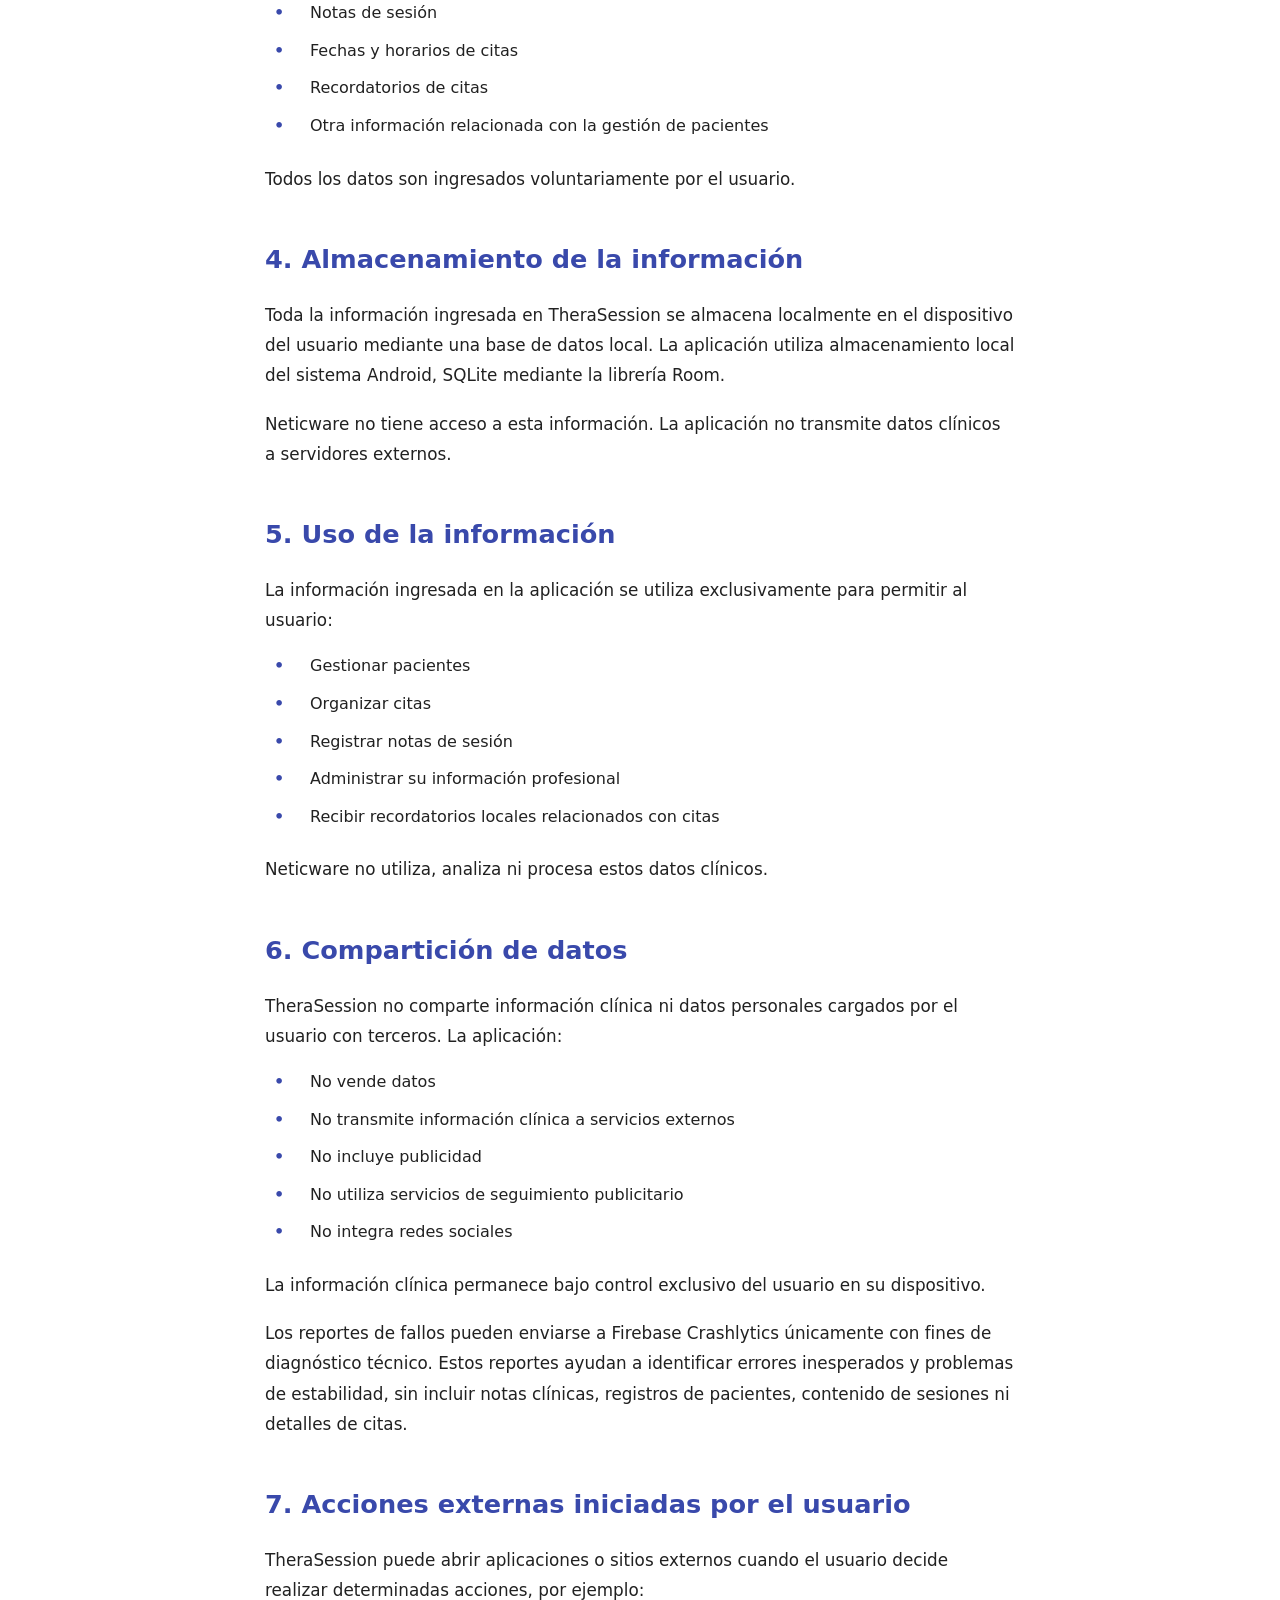
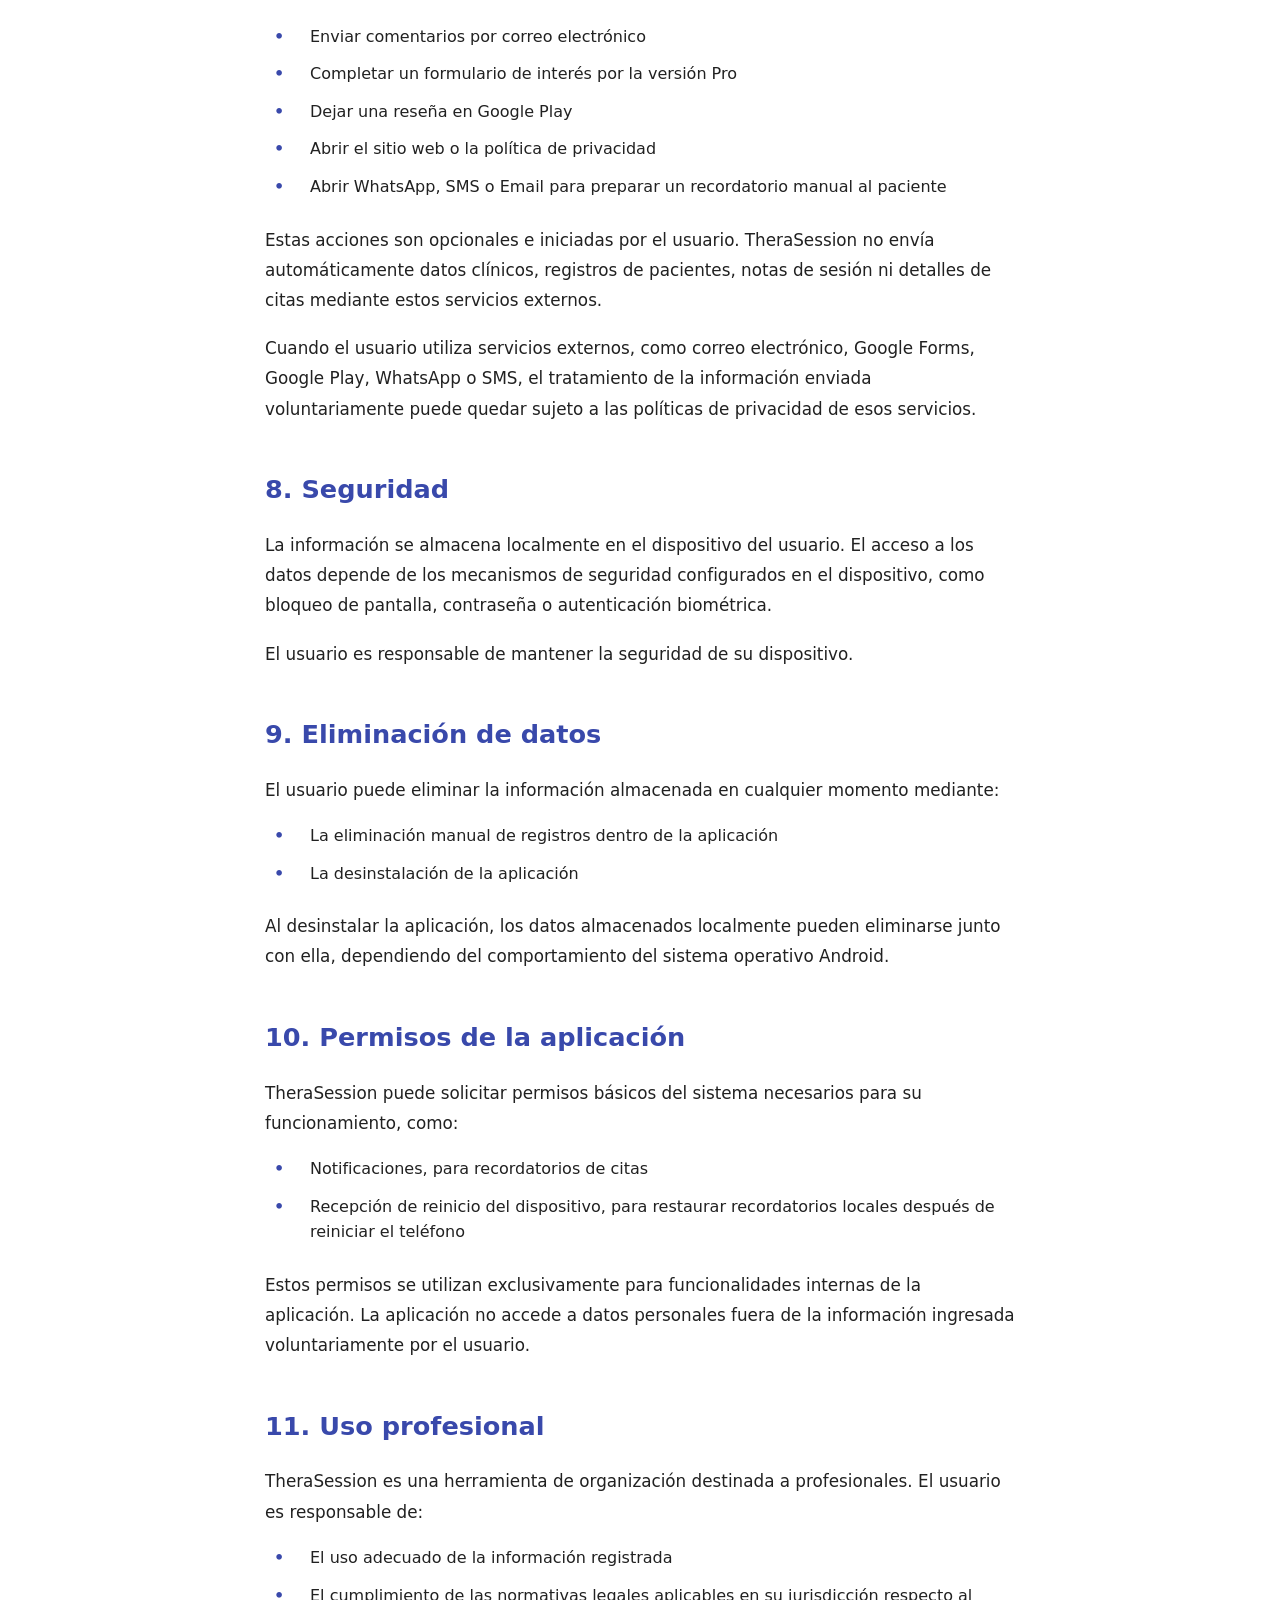
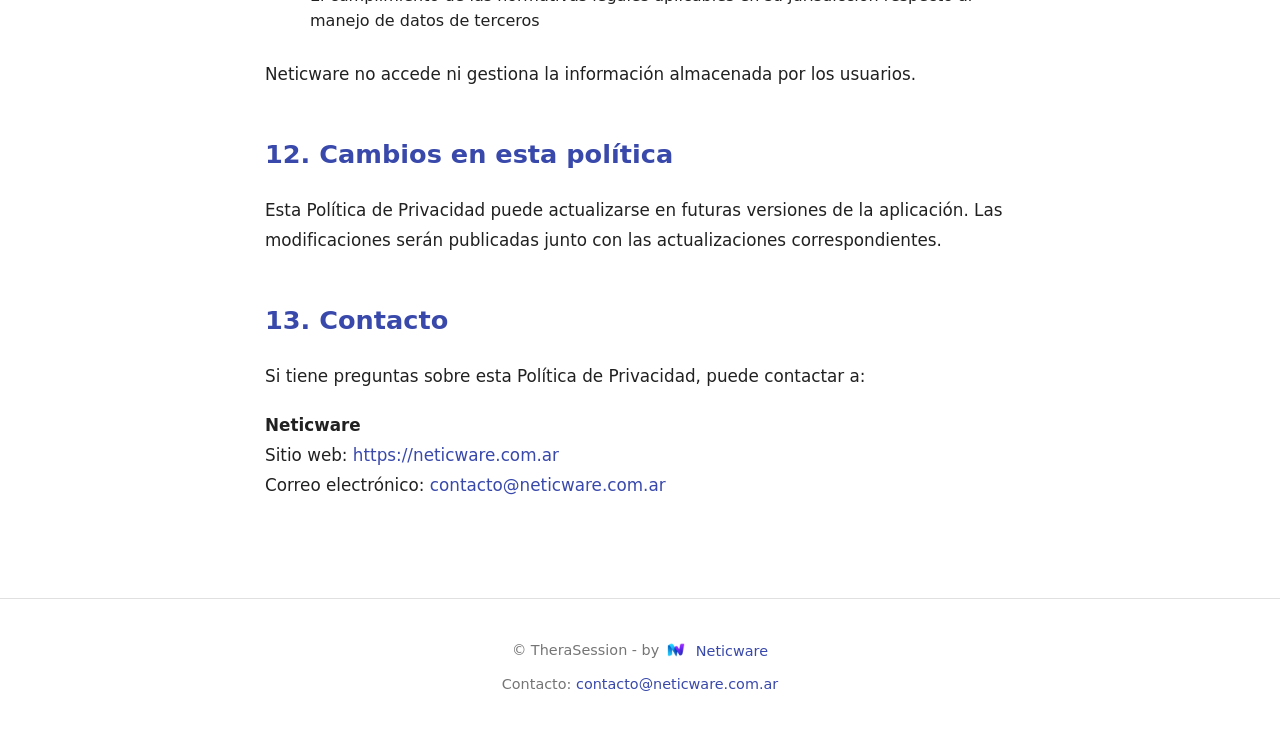
==== commit b1c416ad: "Se modificó la política de privacidad aclarando otras cosas sobre informacion de la app" ====
--- a/privacy.html
+++ b/privacy.html
@@ -111,12 +111,12 @@
                 <ul>
                     <li>No requiere registro de usuario</li>
                     <li>No crea cuentas</li>
-                    <li>No transmite información personal al desarrollador</li>
+                    <li>No transmite automáticamente datos clínicos ni información de pacientes al desarrollador</li>
                     <li>No incluye seguimiento publicitario</li>
                     <li>No recopila analíticas clínicas</li>
                 </ul>
                 <p>La información clínica gestionada por la aplicación permanece en el dispositivo del usuario.</p>
-                <p>TheraSession utiliza Firebase Crashlytics únicamente para diagnóstico técnico de fallos y estabilidad de la aplicación. Crashlytics no se utiliza para recopilar notas clínicas, registros de pacientes, contenido de sesiones ni datos de seguimiento publicitario.</p>
+                <p>TheraSession utiliza Firebase Crashlytics únicamente para diagnóstico técnico de fallos y estabilidad de la aplicación. Crashlytics no se utiliza para recopilar notas clínicas, registros de pacientes, contenido de sesiones, detalles de citas ni datos de seguimiento publicitario.</p>
 
                 <h2>3. Información que puede almacenar la aplicación</h2>
                 <p>La aplicación permite al usuario ingresar información manualmente para su uso profesional. Esta información puede incluir:</p>
@@ -146,7 +146,7 @@
                 <p>Neticware no utiliza, analiza ni procesa estos datos clínicos.</p>
 
                 <h2>6. Compartición de datos</h2>
-                <p>TheraSession no comparte información clínica con terceros. La aplicación:</p>
+                <p>TheraSession no comparte información clínica ni datos personales cargados por el usuario con terceros. La aplicación:</p>
                 <ul>
                     <li>No vende datos</li>
                     <li>No transmite información clínica a servicios externos</li>
@@ -155,13 +155,25 @@
                     <li>No integra redes sociales</li>
                 </ul>
                 <p>La información clínica permanece bajo control exclusivo del usuario en su dispositivo.</p>
-                <p>Los reportes de fallos pueden enviarse a Firebase Crashlytics únicamente con fines de diagnóstico técnico. Estos reportes ayudan a identificar errores inesperados y problemas de estabilidad, sin incluir notas clínicas, registros de pacientes ni contenido de sesiones.</p>
-
-                <h2>7. Seguridad</h2>
+                <p>Los reportes de fallos pueden enviarse a Firebase Crashlytics únicamente con fines de diagnóstico técnico. Estos reportes ayudan a identificar errores inesperados y problemas de estabilidad, sin incluir notas clínicas, registros de pacientes, contenido de sesiones ni detalles de citas.</p>
+
+                <h2>7. Acciones externas iniciadas por el usuario</h2>
+                <p>TheraSession puede abrir aplicaciones o sitios externos cuando el usuario decide realizar determinadas acciones, por ejemplo:</p>
+                <ul>
+                    <li>Enviar comentarios por correo electrónico</li>
+                    <li>Completar un formulario de interés por la versión Pro</li>
+                    <li>Dejar una reseña en Google Play</li>
+                    <li>Abrir el sitio web o la política de privacidad</li>
+                    <li>Abrir WhatsApp, SMS o Email para preparar un recordatorio manual al paciente</li>
+                </ul>
+                <p>Estas acciones son opcionales e iniciadas por el usuario. TheraSession no envía automáticamente datos clínicos, registros de pacientes, notas de sesión ni detalles de citas mediante estos servicios externos.</p>
+                <p>Cuando el usuario utiliza servicios externos, como correo electrónico, Google Forms, Google Play, WhatsApp o SMS, el tratamiento de la información enviada voluntariamente puede quedar sujeto a las políticas de privacidad de esos servicios.</p>
+
+                <h2>8. Seguridad</h2>
                 <p>La información se almacena localmente en el dispositivo del usuario. El acceso a los datos depende de los mecanismos de seguridad configurados en el dispositivo, como bloqueo de pantalla, contraseña o autenticación biométrica.</p>
                 <p>El usuario es responsable de mantener la seguridad de su dispositivo.</p>
 
-                <h2>8. Eliminación de datos</h2>
+                <h2>9. Eliminación de datos</h2>
                 <p>El usuario puede eliminar la información almacenada en cualquier momento mediante:</p>
                 <ul>
                     <li>La eliminación manual de registros dentro de la aplicación</li>
@@ -169,7 +181,7 @@
                 </ul>
                 <p>Al desinstalar la aplicación, los datos almacenados localmente pueden eliminarse junto con ella, dependiendo del comportamiento del sistema operativo Android.</p>
 
-                <h2>9. Permisos de la aplicación</h2>
+                <h2>10. Permisos de la aplicación</h2>
                 <p>TheraSession puede solicitar permisos básicos del sistema necesarios para su funcionamiento, como:</p>
                 <ul>
                     <li>Notificaciones, para recordatorios de citas</li>
@@ -177,7 +189,7 @@
                 </ul>
                 <p>Estos permisos se utilizan exclusivamente para funcionalidades internas de la aplicación. La aplicación no accede a datos personales fuera de la información ingresada voluntariamente por el usuario.</p>
 
-                <h2>10. Uso profesional</h2>
+                <h2>11. Uso profesional</h2>
                 <p>TheraSession es una herramienta de organización destinada a profesionales. El usuario es responsable de:</p>
                 <ul>
                     <li>El uso adecuado de la información registrada</li>
@@ -185,10 +197,10 @@
                 </ul>
                 <p>Neticware no accede ni gestiona la información almacenada por los usuarios.</p>
 
-                <h2>11. Cambios en esta política</h2>
+                <h2>12. Cambios en esta política</h2>
                 <p>Esta Política de Privacidad puede actualizarse en futuras versiones de la aplicación. Las modificaciones serán publicadas junto con las actualizaciones correspondientes.</p>
 
-                <h2>12. Contacto</h2>
+                <h2>13. Contacto</h2>
                 <p>Si tiene preguntas sobre esta Política de Privacidad, puede contactar a:</p>
                 <p><strong>Neticware</strong><br>
                 Sitio web: <a href="https://neticware.com.ar" target="_blank" style="color: var(--color-primary);">https://neticware.com.ar</a><br>
